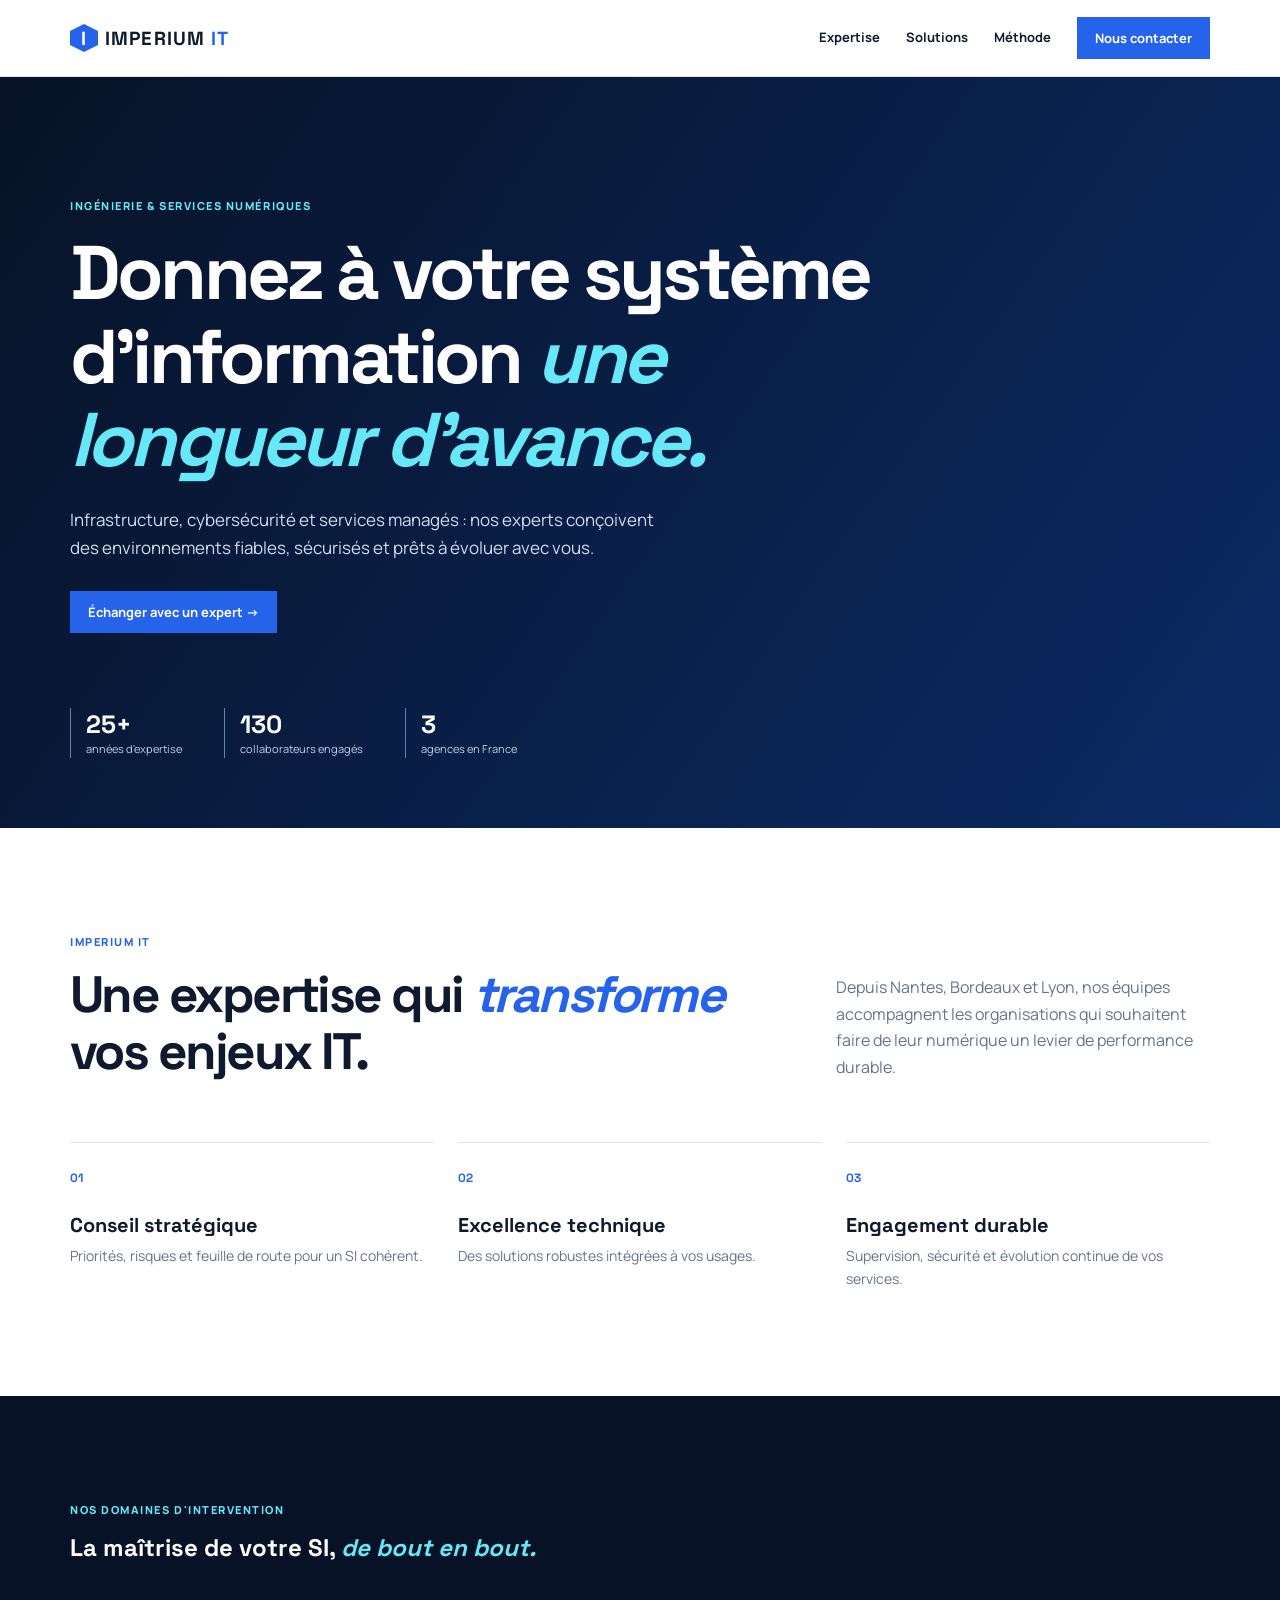
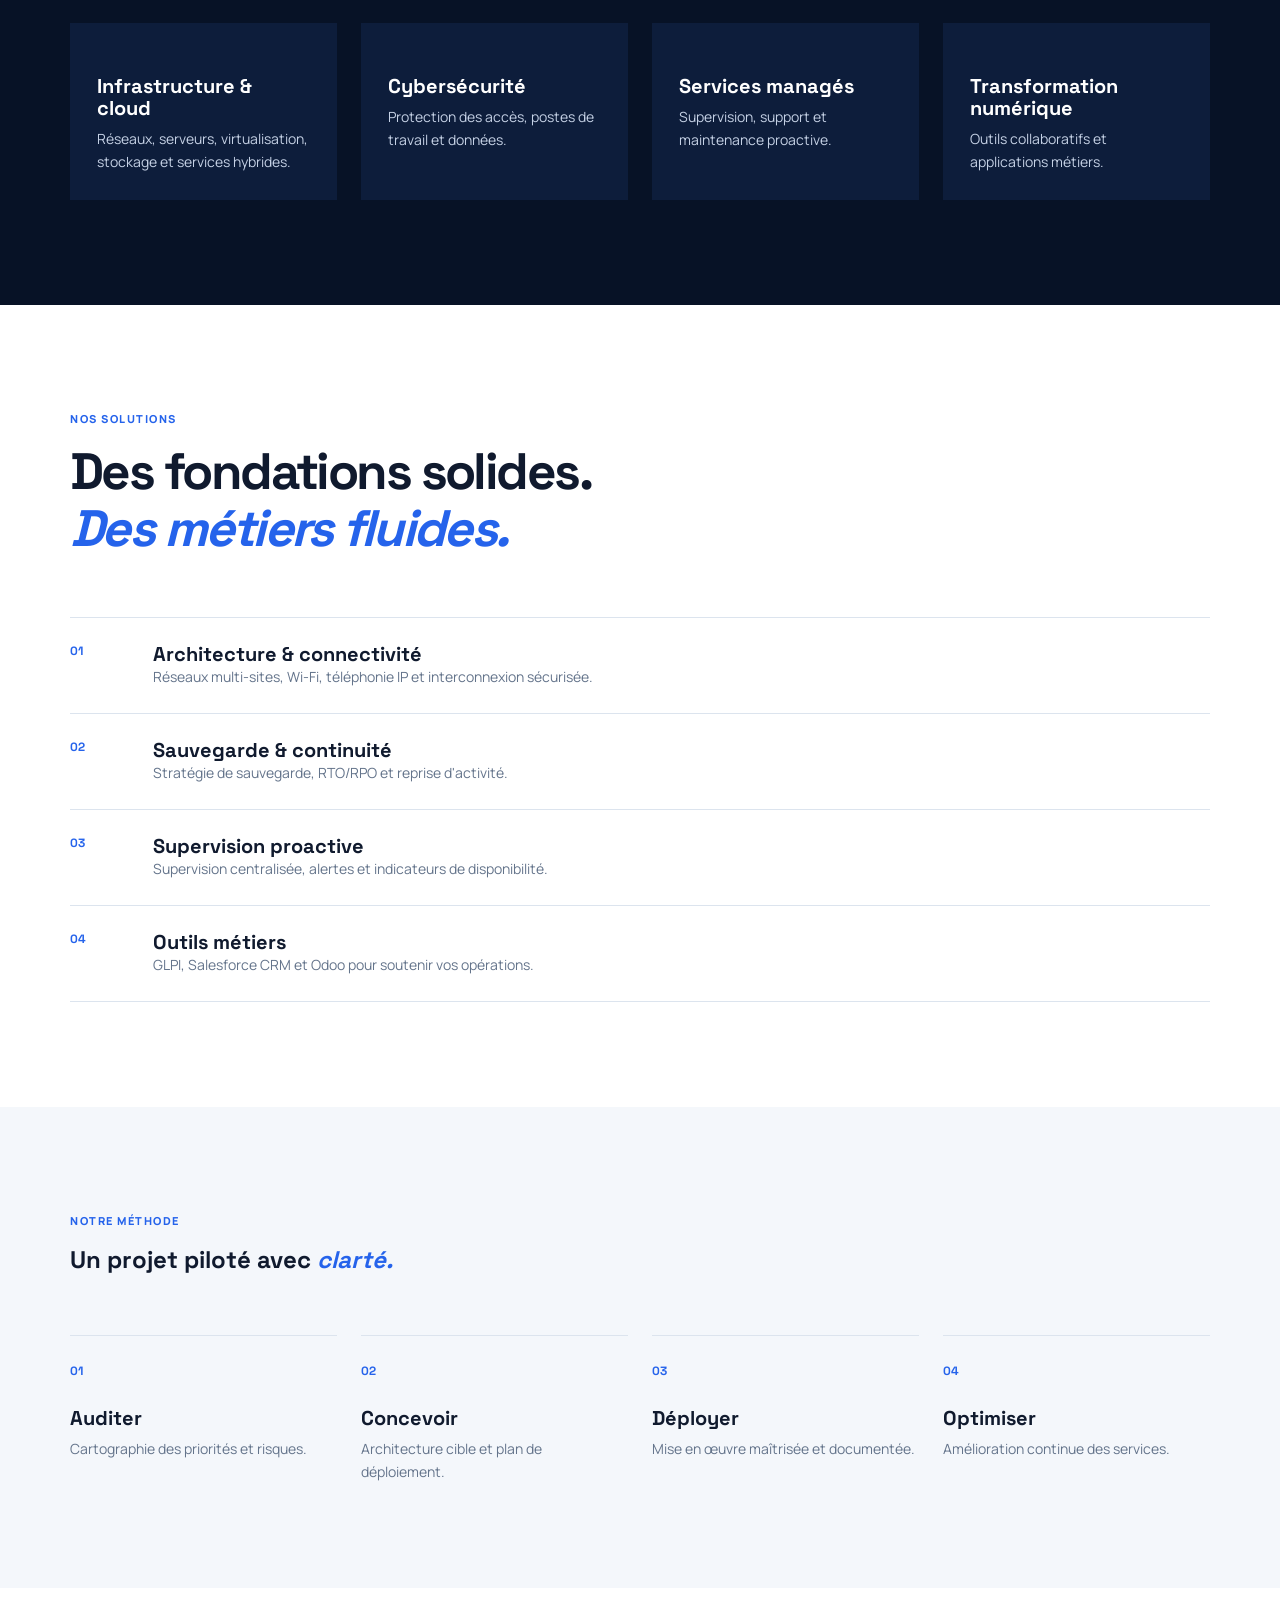
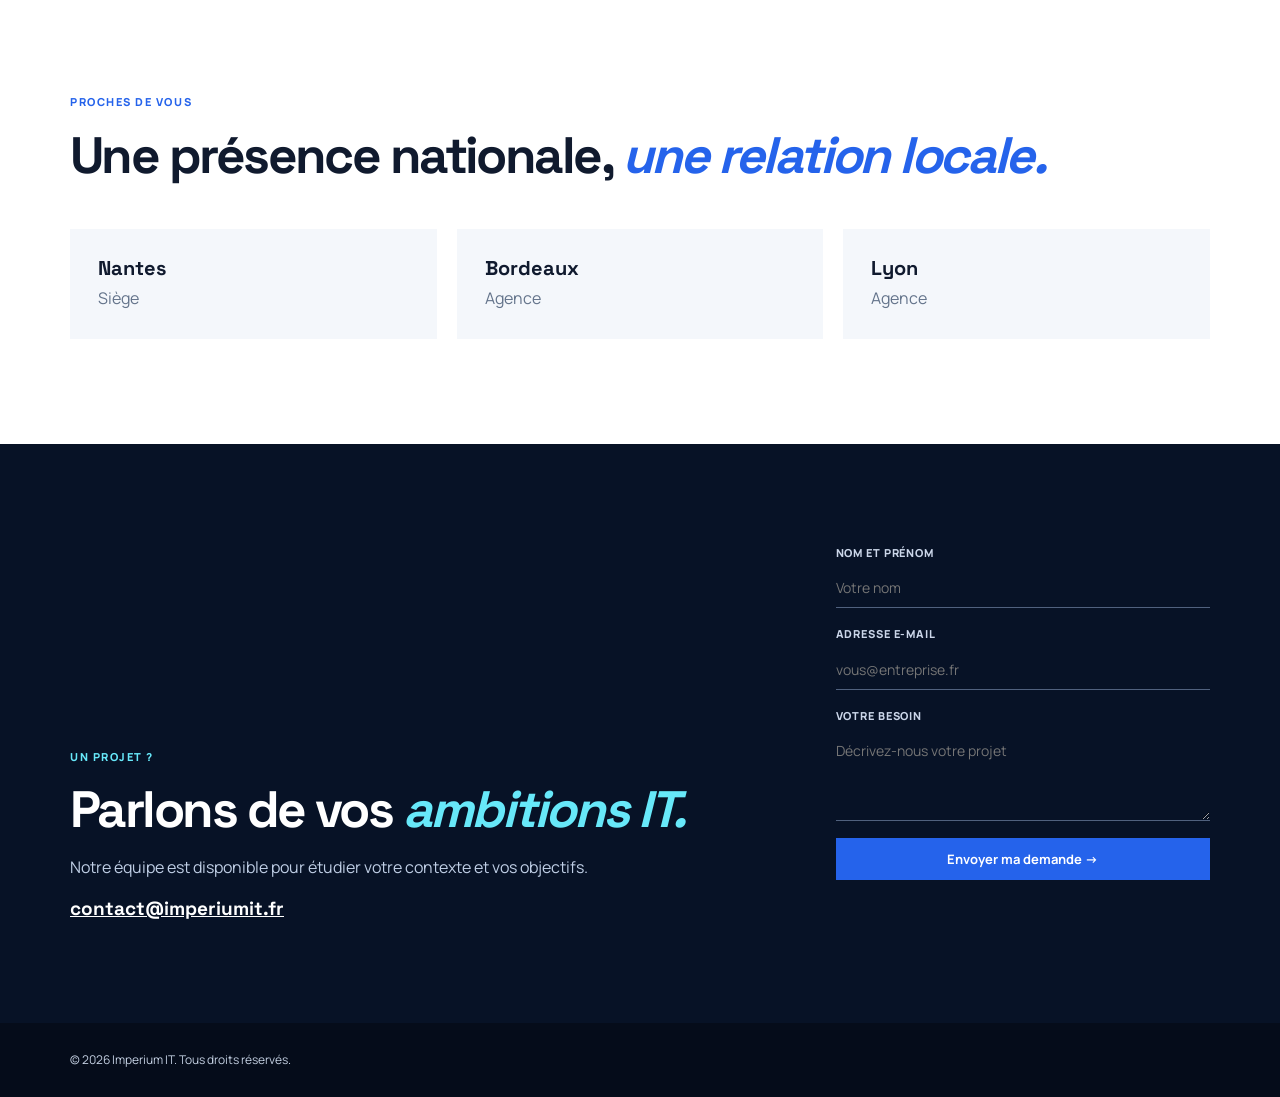
==== index.html @ d5b3175b "feat: ajout du site vitrine Imperium IT" ====
<!doctype html><html lang="fr"><head><meta charset="utf-8"><meta name="viewport" content="width=device-width,initial-scale=1"><meta name="description" content="Imperium IT — infrastructure, cybersécurité et services managés."><title>Imperium IT | Infrastructure & cybersécurité</title><link rel="preconnect" href="https://fonts.googleapis.com"><link rel="preconnect" href="https://fonts.gstatic.com" crossorigin><link href="https://fonts.googleapis.com/css2?family=Manrope:wght@400;500;600;700;800&family=Space+Grotesk:wght@500;600;700&display=swap" rel="stylesheet"><link rel="stylesheet" href="styles.css"></head><body><header class="header"><nav class="nav container"><a class="brand" href="#accueil"><span class="brand-mark">I</span>IMPERIUM <b>IT</b></a><button class="nav-toggle" aria-label="Menu" aria-expanded="false">☰</button><div class="nav-links"><a href="#expertise">Expertise</a><a href="#solutions">Solutions</a><a href="#methode">Méthode</a><a class="button" href="#contact">Nous contacter</a></div></nav></header><main id="accueil"><section class="hero"><div class="container"><p class="eyebrow">Ingénierie & services numériques</p><h1>Donnez à votre système d'information <em>une longueur d'avance.</em></h1><p>Infrastructure, cybersécurité et services managés : nos experts conçoivent des environnements fiables, sécurisés et prêts à évoluer avec vous.</p><a class="button" href="#contact">Échanger avec un expert →</a><div class="stats"><span><b>25+</b> années d'expertise</span><span><b>130</b> collaborateurs engagés</span><span><b>3</b> agences en France</span></div></div></section><section class="section container"><p class="eyebrow">Imperium IT</p><div class="split"><h2>Une expertise qui <em>transforme</em> vos enjeux IT.</h2><p>Depuis Nantes, Bordeaux et Lyon, nos équipes accompagnent les organisations qui souhaitent faire de leur numérique un levier de performance durable.</p></div><div class="cards"><article><b>01</b><h3>Conseil stratégique</h3><p>Priorités, risques et feuille de route pour un SI cohérent.</p></article><article><b>02</b><h3>Excellence technique</h3><p>Des solutions robustes intégrées à vos usages.</p></article><article><b>03</b><h3>Engagement durable</h3><p>Supervision, sécurité et évolution continue de vos services.</p></article></div></section><section id="expertise" class="section dark"><div class="container"><p class="eyebrow">Nos domaines d'intervention</p><h2>La maîtrise de votre SI, <em>de bout en bout.</em></h2><div class="cards four"><article><h3>Infrastructure & cloud</h3><p>Réseaux, serveurs, virtualisation, stockage et services hybrides.</p></article><article><h3>Cybersécurité</h3><p>Protection des accès, postes de travail et données.</p></article><article><h3>Services managés</h3><p>Supervision, support et maintenance proactive.</p></article><article><h3>Transformation numérique</h3><p>Outils collaboratifs et applications métiers.</p></article></div></div></section><section id="solutions" class="section container"><p class="eyebrow">Nos solutions</p><h2>Des fondations solides.<br><em>Des métiers fluides.</em></h2><div class="solutions"><article><b>01</b><div><h3>Architecture & connectivité</h3><p>Réseaux multi-sites, Wi-Fi, téléphonie IP et interconnexion sécurisée.</p></div></article><article><b>02</b><div><h3>Sauvegarde & continuité</h3><p>Stratégie de sauvegarde, RTO/RPO et reprise d'activité.</p></div></article><article><b>03</b><div><h3>Supervision proactive</h3><p>Supervision centralisée, alertes et indicateurs de disponibilité.</p></div></article><article><b>04</b><div><h3>Outils métiers</h3><p>GLPI, Salesforce CRM et Odoo pour soutenir vos opérations.</p></div></article></div></section><section id="methode" class="section pale"><div class="container"><p class="eyebrow">Notre méthode</p><h2>Un projet piloté avec <em>clarté.</em></h2><div class="cards four"><article><b>01</b><h3>Auditer</h3><p>Cartographie des priorités et risques.</p></article><article><b>02</b><h3>Concevoir</h3><p>Architecture cible et plan de déploiement.</p></article><article><b>03</b><h3>Déployer</h3><p>Mise en œuvre maîtrisée et documentée.</p></article><article><b>04</b><h3>Optimiser</h3><p>Amélioration continue des services.</p></article></div></div></section><section class="section container"><p class="eyebrow">Proches de vous</p><h2>Une présence nationale, <em>une relation locale.</em></h2><div class="agencies"><article><h3>Nantes</h3><p>Siège</p></article><article><h3>Bordeaux</h3><p>Agence</p></article><article><h3>Lyon</h3><p>Agence</p></article></div></section><section id="contact" class="contact"><div class="container split"><div><p class="eyebrow">Un projet ?</p><h2>Parlons de vos <em>ambitions IT.</em></h2><p>Notre équipe est disponible pour étudier votre contexte et vos objectifs.</p><a href="mailto:contact@imperiumit.fr">contact@imperiumit.fr</a></div><form><label>Nom et prénom<input name="name" required placeholder="Votre nom"></label><label>Adresse e-mail<input type="email" required placeholder="vous@entreprise.fr"></label><label>Votre besoin<textarea required placeholder="Décrivez-nous votre projet"></textarea></label><button class="button">Envoyer ma demande →</button><p class="form-note"></p></form></div></section></main><footer><div class="container">© <span id="year"></span> Imperium IT. Tous droits réservés.</div></footer><script src="script.js"></script></body></html>
---- styles.css ----
:root{--ink:#101a2e;--navy:#071226;--blue:#2563eb;--cyan:#67e8f9;--muted:#64748b;--line:#dce4ee;--pale:#f4f7fb;font-family:Manrope,Arial,sans-serif}*{box-sizing:border-box}html{scroll-behavior:smooth}body{margin:0;color:var(--ink);line-height:1.65}.container{width:min(1140px,calc(100% - 40px));margin:auto}.header{position:sticky;top:0;z-index:3;background:#fff;border-bottom:1px solid var(--line)}.nav{height:76px;display:flex;justify-content:space-between;align-items:center}.brand{font:700 19px 'Space Grotesk';letter-spacing:.06em;text-decoration:none;color:var(--ink)}.brand b,em,.eyebrow{color:var(--blue)}.brand-mark{display:inline-grid;place-items:center;width:28px;height:28px;background:var(--blue);color:#fff;margin-right:7px;clip-path:polygon(50% 0,100% 25%,100% 75%,50% 100%,0 75%,0 25%)}.nav-links{display:flex;align-items:center;gap:26px}.nav-links a{font-size:13px;font-weight:700;color:var(--ink);text-decoration:none}.button{display:inline-block;background:var(--blue);color:#fff!important;padding:12px 18px;text-decoration:none;border:0;font:700 13px Manrope;cursor:pointer}.nav-toggle{display:none}.hero{background:linear-gradient(125deg,#071226,#0b2b66);color:#fff;padding:120px 0 70px}.eyebrow{font-size:11px;font-weight:800;text-transform:uppercase;letter-spacing:.14em;margin:0 0 16px}.hero .eyebrow,.dark .eyebrow,.contact .eyebrow{color:var(--cyan)}h1,h2,h3{font-family:'Space Grotesk';line-height:1.1;margin:0}h1{font-size:clamp(42px,6vw,76px);max-width:850px;letter-spacing:-.05em}.hero p:not(.eyebrow){font-size:17px;max-width:600px;color:#d0dcf1;margin:24px 0 29px}.hero em,.dark em,.contact em{color:var(--cyan)}.stats{display:flex;gap:42px;margin-top:75px}.stats span{display:flex;flex-direction:column;border-left:1px solid #6680ae;padding-left:15px;font-size:11px;color:#bfd0eb}.stats b{font:700 25px 'Space Grotesk';color:#fff}.section{padding:105px 0}.split{display:grid;grid-template-columns:1.3fr .7fr;gap:70px;align-items:end}.split h2,.section>h2,.contact h2{font-size:clamp(34px,4vw,57px);letter-spacing:-.05em}.split>p{color:var(--muted);margin:0}.cards{display:grid;grid-template-columns:repeat(3,1fr);gap:24px;margin-top:62px}.cards article{border-top:1px solid var(--line);padding-top:20px}.cards b,.solutions b{font:700 12px 'Space Grotesk';color:var(--blue)}h3{font-size:20px;margin:25px 0 8px}.cards p,.solutions p{font-size:14px;color:var(--muted);margin:0}.dark{background:var(--navy);color:#fff}.dark .cards article{background:#0d1d3b;padding:27px;border:0}.dark .cards p{color:#c5d1e5}.four{grid-template-columns:repeat(4,1fr)}.solutions{border-top:1px solid var(--line);margin-top:60px}.solutions article{display:grid;grid-template-columns:65px 1fr;gap:18px;border-bottom:1px solid var(--line);padding:25px 0}.solutions h3{margin:0;font-size:20px}.pale{background:var(--pale)}.agencies{display:grid;grid-template-columns:repeat(3,1fr);gap:20px;margin-top:45px}.agencies article{background:var(--pale);padding:28px}.agencies h3{margin:0}.agencies p{margin:6px 0 0;color:var(--muted)}.contact{background:var(--navy);color:#fff;padding:100px 0}.contact .split>div>p:not(.eyebrow){color:#bfcee5}.contact a{font:700 19px 'Space Grotesk';color:#fff}.contact form{display:grid;gap:17px}.contact label{font-size:11px;font-weight:800;letter-spacing:.08em;text-transform:uppercase;color:#cbd6e9}.contact input,.contact textarea{width:100%;display:block;background:transparent;border:0;border-bottom:1px solid #50617e;color:#fff;padding:10px 0;margin-top:6px;font:14px Manrope;outline:0}.contact textarea{resize:vertical;min-height:90px}.form-note{color:var(--cyan);font-size:13px}footer{background:#050c1a;color:#c4d0e2;font-size:12px;padding:27px 0}@media(max-width:760px){.nav-toggle{display:block;border:0;background:none;font-size:24px}.nav-links{display:none;position:absolute;top:76px;left:0;right:0;background:#fff;padding:24px;flex-direction:column;align-items:flex-start}.nav-links.open{display:flex}.split,.cards,.four,.agencies{grid-template-columns:1fr;gap:26px}.section,.contact{padding:75px 0}.stats{gap:18px;flex-wrap:wrap;margin-top:55px}.hero{padding-top:88px}.cards{margin-top:45px}}
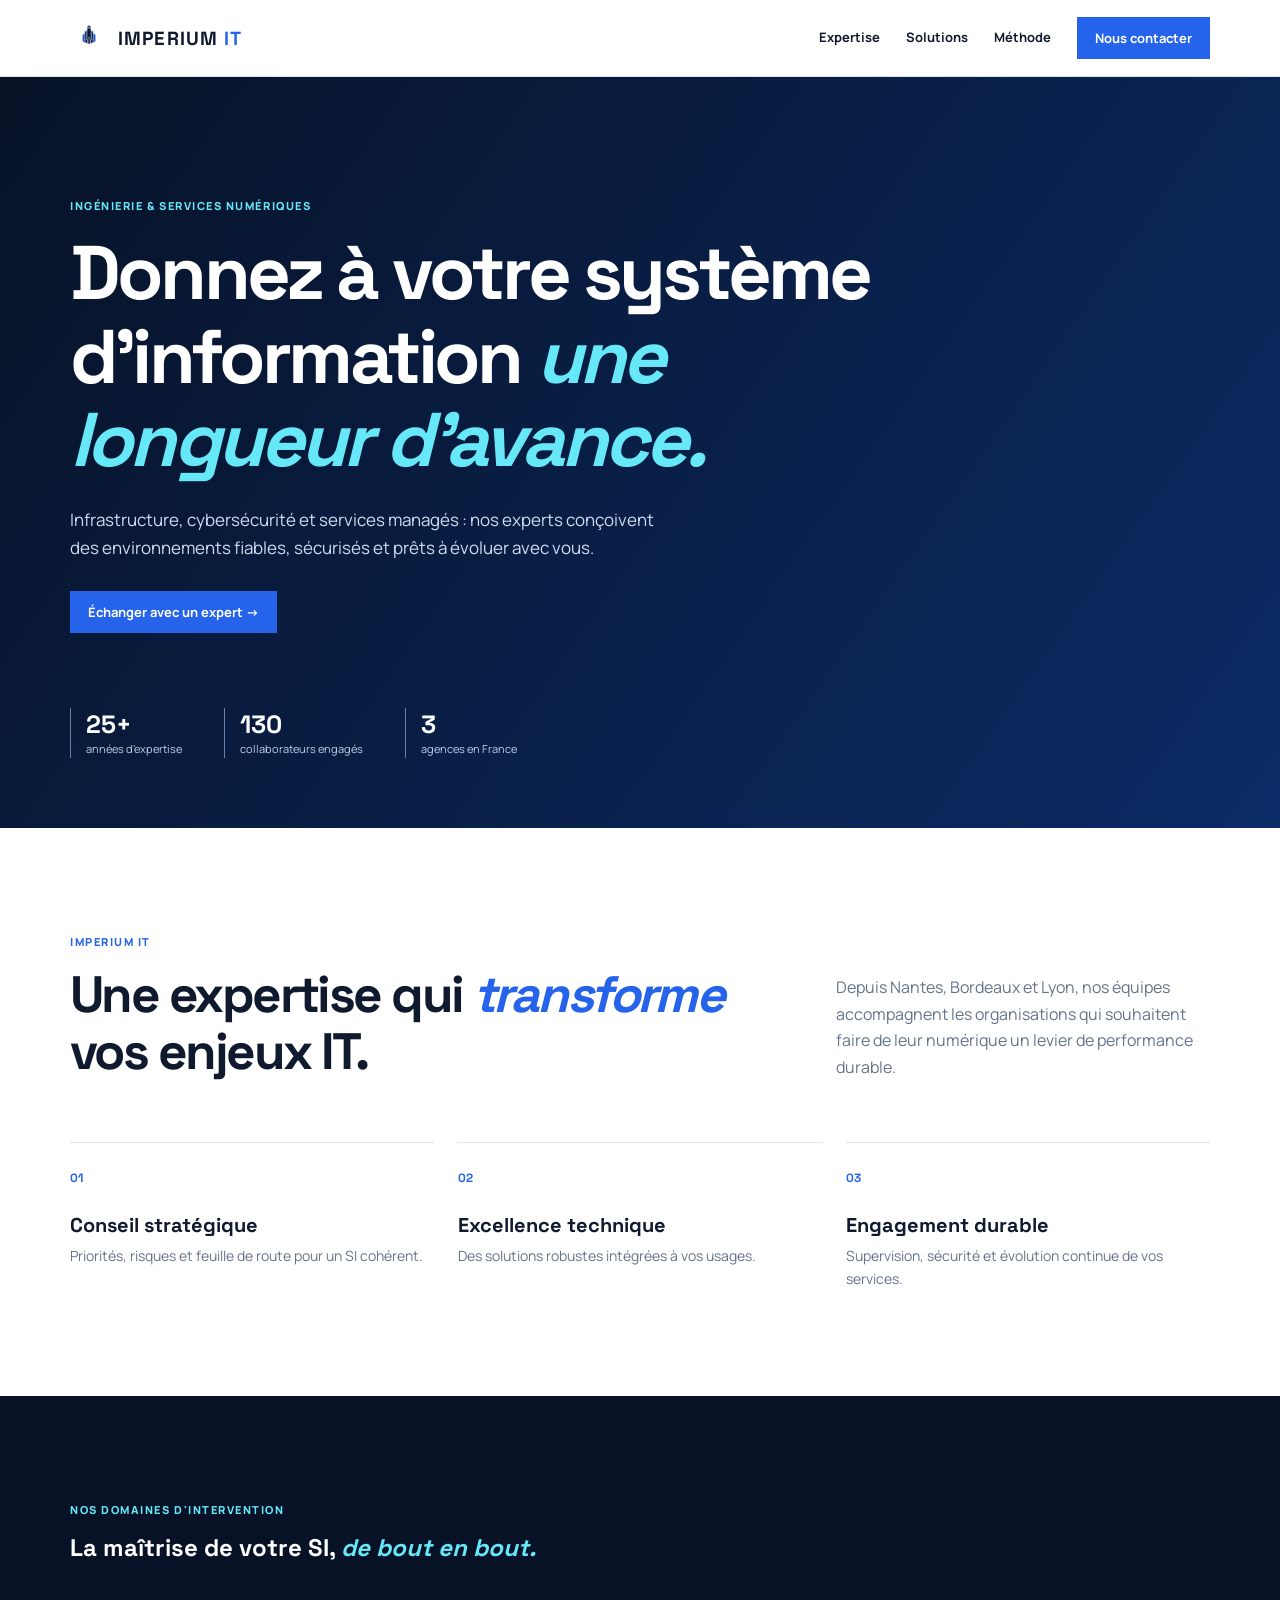
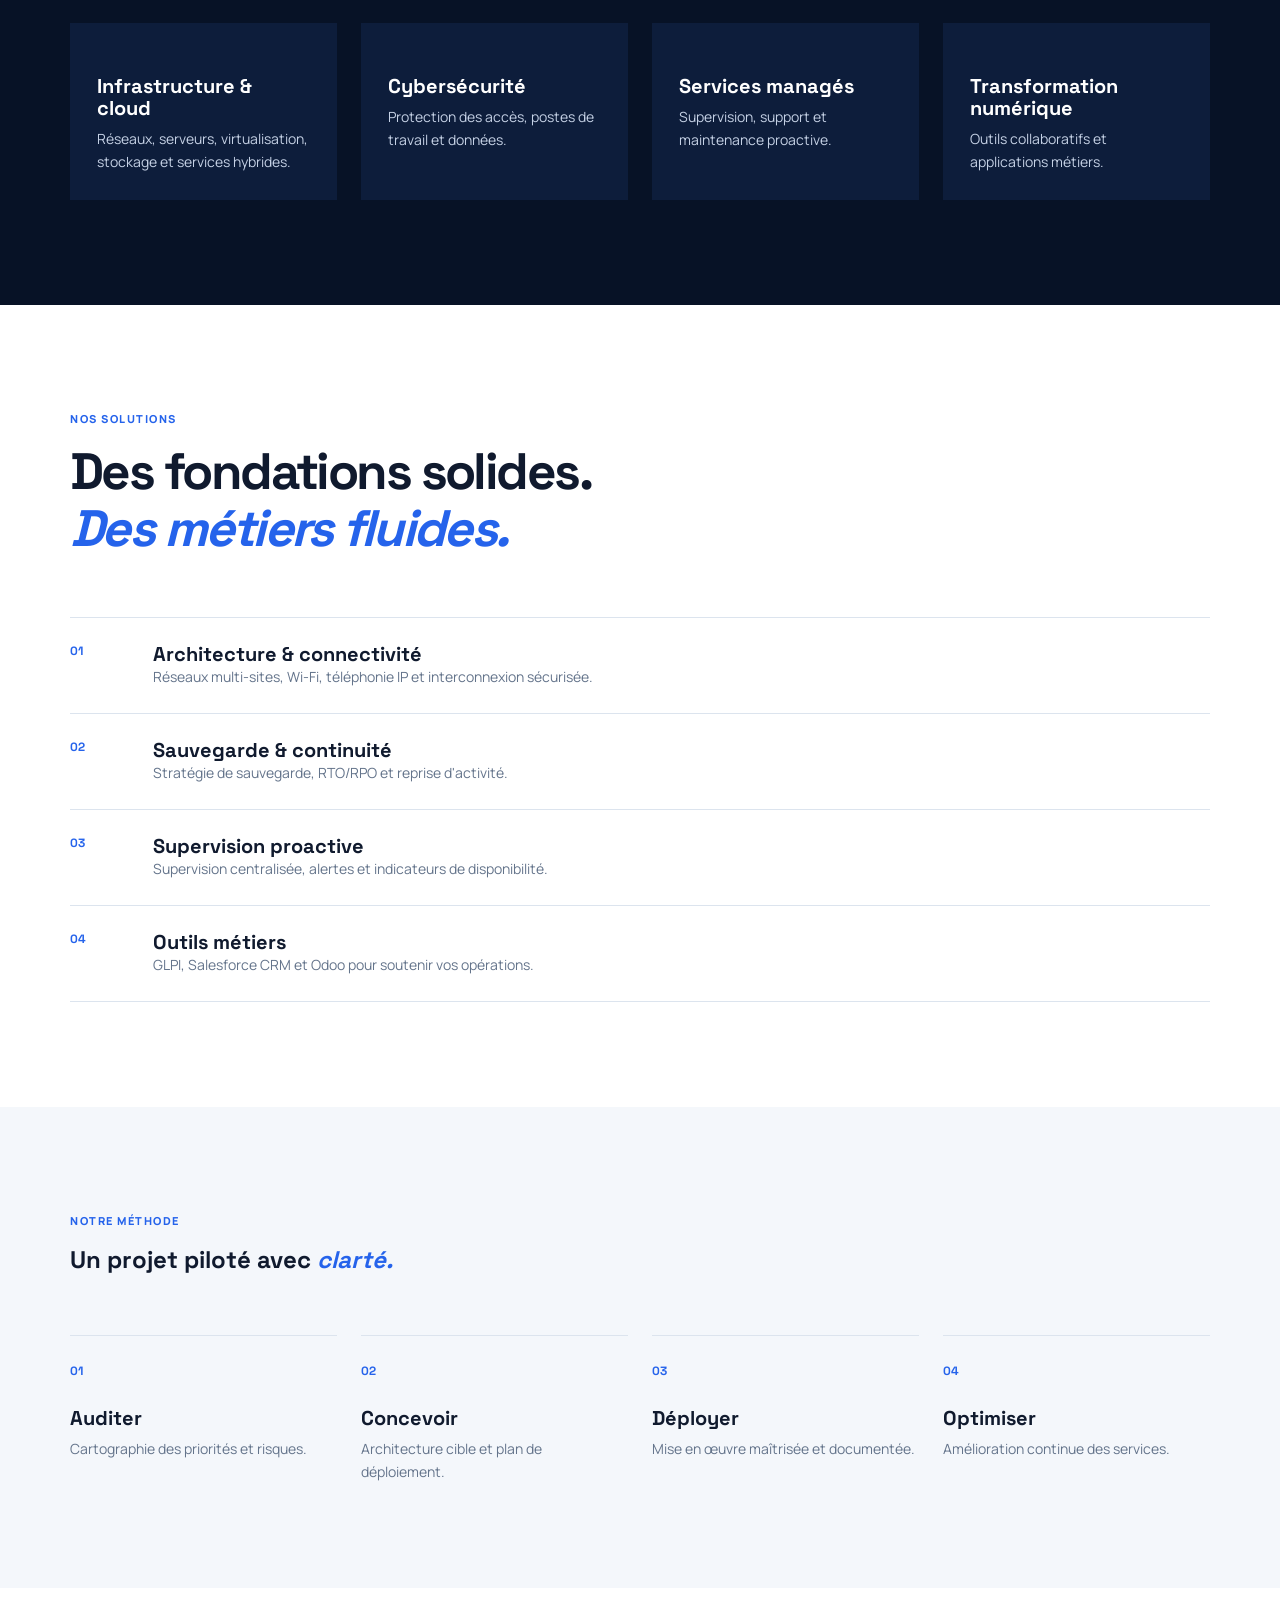
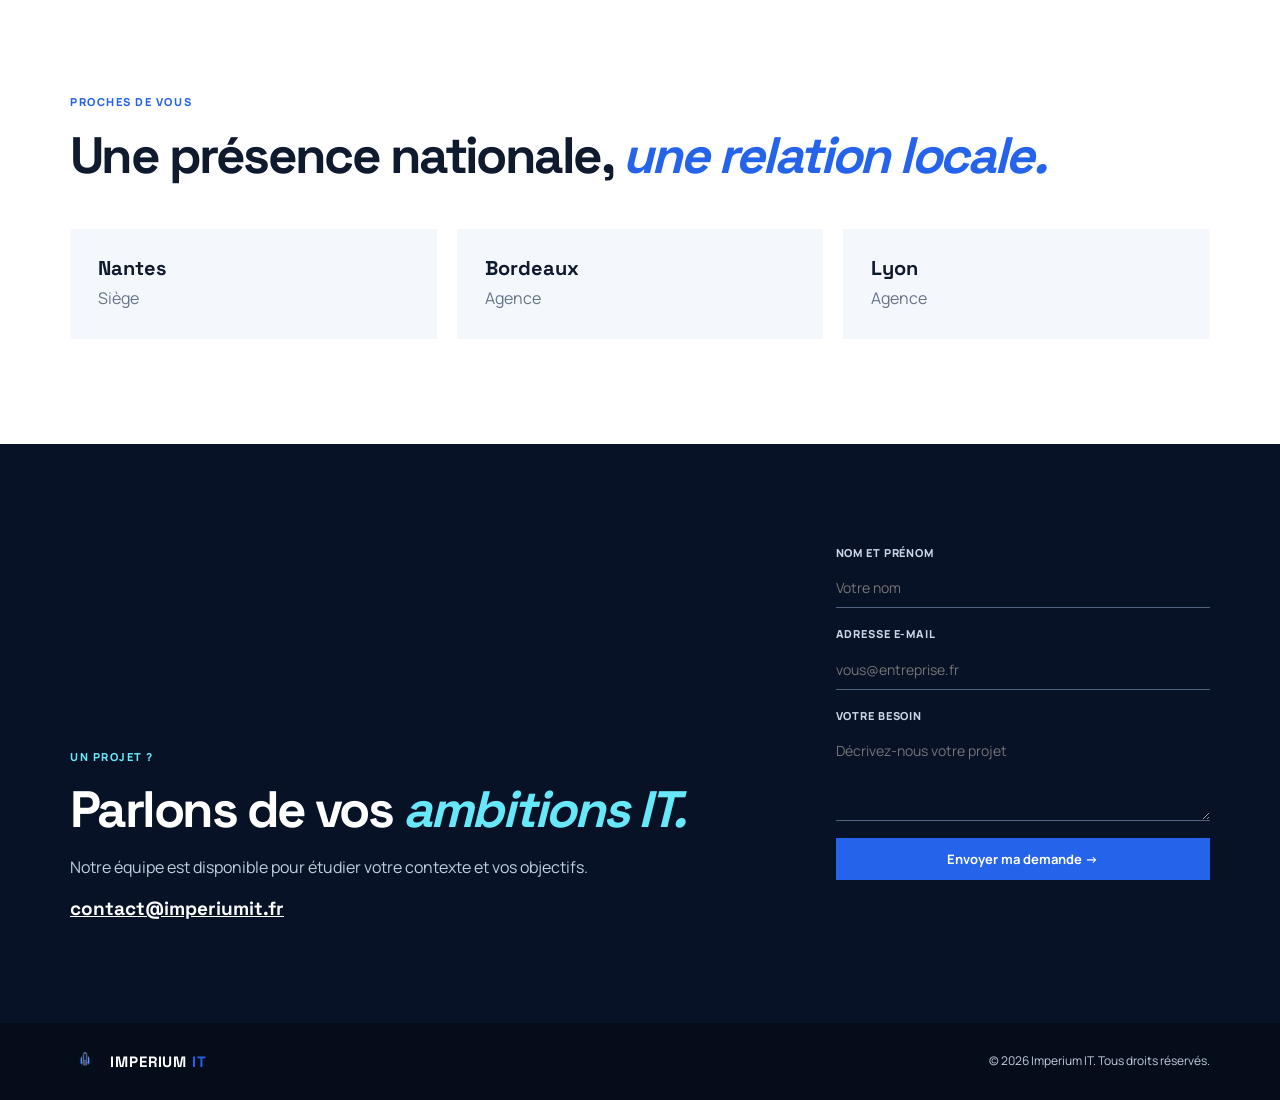
==== commit 56357c58: "feat: affichage du logo Imperium IT" ====
--- a/index.html
+++ b/index.html
@@ -1 +1 @@
-<!doctype html><html lang="fr"><head><meta charset="utf-8"><meta name="viewport" content="width=device-width,initial-scale=1"><meta name="description" content="Imperium IT — infrastructure, cybersécurité et services managés."><title>Imperium IT | Infrastructure & cybersécurité</title><link rel="preconnect" href="https://fonts.googleapis.com"><link rel="preconnect" href="https://fonts.gstatic.com" crossorigin><link href="https://fonts.googleapis.com/css2?family=Manrope:wght@400;500;600;700;800&family=Space+Grotesk:wght@500;600;700&display=swap" rel="stylesheet"><link rel="stylesheet" href="styles.css"></head><body><header class="header"><nav class="nav container"><a class="brand" href="#accueil"><span class="brand-mark">I</span>IMPERIUM <b>IT</b></a><button class="nav-toggle" aria-label="Menu" aria-expanded="false">☰</button><div class="nav-links"><a href="#expertise">Expertise</a><a href="#solutions">Solutions</a><a href="#methode">Méthode</a><a class="button" href="#contact">Nous contacter</a></div></nav></header><main id="accueil"><section class="hero"><div class="container"><p class="eyebrow">Ingénierie & services numériques</p><h1>Donnez à votre système d'information <em>une longueur d'avance.</em></h1><p>Infrastructure, cybersécurité et services managés : nos experts conçoivent des environnements fiables, sécurisés et prêts à évoluer avec vous.</p><a class="button" href="#contact">Échanger avec un expert →</a><div class="stats"><span><b>25+</b> années d'expertise</span><span><b>130</b> collaborateurs engagés</span><span><b>3</b> agences en France</span></div></div></section><section class="section container"><p class="eyebrow">Imperium IT</p><div class="split"><h2>Une expertise qui <em>transforme</em> vos enjeux IT.</h2><p>Depuis Nantes, Bordeaux et Lyon, nos équipes accompagnent les organisations qui souhaitent faire de leur numérique un levier de performance durable.</p></div><div class="cards"><article><b>01</b><h3>Conseil stratégique</h3><p>Priorités, risques et feuille de route pour un SI cohérent.</p></article><article><b>02</b><h3>Excellence technique</h3><p>Des solutions robustes intégrées à vos usages.</p></article><article><b>03</b><h3>Engagement durable</h3><p>Supervision, sécurité et évolution continue de vos services.</p></article></div></section><section id="expertise" class="section dark"><div class="container"><p class="eyebrow">Nos domaines d'intervention</p><h2>La maîtrise de votre SI, <em>de bout en bout.</em></h2><div class="cards four"><article><h3>Infrastructure & cloud</h3><p>Réseaux, serveurs, virtualisation, stockage et services hybrides.</p></article><article><h3>Cybersécurité</h3><p>Protection des accès, postes de travail et données.</p></article><article><h3>Services managés</h3><p>Supervision, support et maintenance proactive.</p></article><article><h3>Transformation numérique</h3><p>Outils collaboratifs et applications métiers.</p></article></div></div></section><section id="solutions" class="section container"><p class="eyebrow">Nos solutions</p><h2>Des fondations solides.<br><em>Des métiers fluides.</em></h2><div class="solutions"><article><b>01</b><div><h3>Architecture & connectivité</h3><p>Réseaux multi-sites, Wi-Fi, téléphonie IP et interconnexion sécurisée.</p></div></article><article><b>02</b><div><h3>Sauvegarde & continuité</h3><p>Stratégie de sauvegarde, RTO/RPO et reprise d'activité.</p></div></article><article><b>03</b><div><h3>Supervision proactive</h3><p>Supervision centralisée, alertes et indicateurs de disponibilité.</p></div></article><article><b>04</b><div><h3>Outils métiers</h3><p>GLPI, Salesforce CRM et Odoo pour soutenir vos opérations.</p></div></article></div></section><section id="methode" class="section pale"><div class="container"><p class="eyebrow">Notre méthode</p><h2>Un projet piloté avec <em>clarté.</em></h2><div class="cards four"><article><b>01</b><h3>Auditer</h3><p>Cartographie des priorités et risques.</p></article><article><b>02</b><h3>Concevoir</h3><p>Architecture cible et plan de déploiement.</p></article><article><b>03</b><h3>Déployer</h3><p>Mise en œuvre maîtrisée et documentée.</p></article><article><b>04</b><h3>Optimiser</h3><p>Amélioration continue des services.</p></article></div></div></section><section class="section container"><p class="eyebrow">Proches de vous</p><h2>Une présence nationale, <em>une relation locale.</em></h2><div class="agencies"><article><h3>Nantes</h3><p>Siège</p></article><article><h3>Bordeaux</h3><p>Agence</p></article><article><h3>Lyon</h3><p>Agence</p></article></div></section><section id="contact" class="contact"><div class="container split"><div><p class="eyebrow">Un projet ?</p><h2>Parlons de vos <em>ambitions IT.</em></h2><p>Notre équipe est disponible pour étudier votre contexte et vos objectifs.</p><a href="mailto:contact@imperiumit.fr">contact@imperiumit.fr</a></div><form><label>Nom et prénom<input name="name" required placeholder="Votre nom"></label><label>Adresse e-mail<input type="email" required placeholder="vous@entreprise.fr"></label><label>Votre besoin<textarea required placeholder="Décrivez-nous votre projet"></textarea></label><button class="button">Envoyer ma demande →</button><p class="form-note"></p></form></div></section></main><footer><div class="container">© <span id="year"></span> Imperium IT. Tous droits réservés.</div></footer><script src="script.js"></script></body></html>+<!doctype html><html lang="fr"><head><meta charset="utf-8"><meta name="viewport" content="width=device-width,initial-scale=1"><meta name="description" content="Imperium IT — infrastructure, cybersécurité et services managés."><title>Imperium IT | Infrastructure & cybersécurité</title><link rel="preconnect" href="https://fonts.googleapis.com"><link rel="preconnect" href="https://fonts.gstatic.com" crossorigin><link href="https://fonts.googleapis.com/css2?family=Manrope:wght@400;500;600;700;800&family=Space+Grotesk:wght@500;600;700&display=swap" rel="stylesheet"><link rel="stylesheet" href="styles.css"></head><body><header class="header"><nav class="nav container"><a class="brand" href="#accueil" aria-label="Imperium IT - Accueil"><img class="brand-logo" src="Icon_ESN-Imperium.png" alt="Logo Imperium IT"><span>IMPERIUM <b>IT</b></span></a><button class="nav-toggle" aria-label="Menu" aria-expanded="false">☰</button><div class="nav-links"><a href="#expertise">Expertise</a><a href="#solutions">Solutions</a><a href="#methode">Méthode</a><a class="button" href="#contact">Nous contacter</a></div></nav></header><main id="accueil"><section class="hero"><div class="container"><p class="eyebrow">Ingénierie & services numériques</p><h1>Donnez à votre système d'information <em>une longueur d'avance.</em></h1><p>Infrastructure, cybersécurité et services managés : nos experts conçoivent des environnements fiables, sécurisés et prêts à évoluer avec vous.</p><a class="button" href="#contact">Échanger avec un expert →</a><div class="stats"><span><b>25+</b> années d'expertise</span><span><b>130</b> collaborateurs engagés</span><span><b>3</b> agences en France</span></div></div></section><section class="section container"><p class="eyebrow">Imperium IT</p><div class="split"><h2>Une expertise qui <em>transforme</em> vos enjeux IT.</h2><p>Depuis Nantes, Bordeaux et Lyon, nos équipes accompagnent les organisations qui souhaitent faire de leur numérique un levier de performance durable.</p></div><div class="cards"><article><b>01</b><h3>Conseil stratégique</h3><p>Priorités, risques et feuille de route pour un SI cohérent.</p></article><article><b>02</b><h3>Excellence technique</h3><p>Des solutions robustes intégrées à vos usages.</p></article><article><b>03</b><h3>Engagement durable</h3><p>Supervision, sécurité et évolution continue de vos services.</p></article></div></section><section id="expertise" class="section dark"><div class="container"><p class="eyebrow">Nos domaines d'intervention</p><h2>La maîtrise de votre SI, <em>de bout en bout.</em></h2><div class="cards four"><article><h3>Infrastructure & cloud</h3><p>Réseaux, serveurs, virtualisation, stockage et services hybrides.</p></article><article><h3>Cybersécurité</h3><p>Protection des accès, postes de travail et données.</p></article><article><h3>Services managés</h3><p>Supervision, support et maintenance proactive.</p></article><article><h3>Transformation numérique</h3><p>Outils collaboratifs et applications métiers.</p></article></div></div></section><section id="solutions" class="section container"><p class="eyebrow">Nos solutions</p><h2>Des fondations solides.<br><em>Des métiers fluides.</em></h2><div class="solutions"><article><b>01</b><div><h3>Architecture & connectivité</h3><p>Réseaux multi-sites, Wi-Fi, téléphonie IP et interconnexion sécurisée.</p></div></article><article><b>02</b><div><h3>Sauvegarde & continuité</h3><p>Stratégie de sauvegarde, RTO/RPO et reprise d'activité.</p></div></article><article><b>03</b><div><h3>Supervision proactive</h3><p>Supervision centralisée, alertes et indicateurs de disponibilité.</p></div></article><article><b>04</b><div><h3>Outils métiers</h3><p>GLPI, Salesforce CRM et Odoo pour soutenir vos opérations.</p></div></article></div></section><section id="methode" class="section pale"><div class="container"><p class="eyebrow">Notre méthode</p><h2>Un projet piloté avec <em>clarté.</em></h2><div class="cards four"><article><b>01</b><h3>Auditer</h3><p>Cartographie des priorités et risques.</p></article><article><b>02</b><h3>Concevoir</h3><p>Architecture cible et plan de déploiement.</p></article><article><b>03</b><h3>Déployer</h3><p>Mise en œuvre maîtrisée et documentée.</p></article><article><b>04</b><h3>Optimiser</h3><p>Amélioration continue des services.</p></article></div></div></section><section class="section container"><p class="eyebrow">Proches de vous</p><h2>Une présence nationale, <em>une relation locale.</em></h2><div class="agencies"><article><h3>Nantes</h3><p>Siège</p></article><article><h3>Bordeaux</h3><p>Agence</p></article><article><h3>Lyon</h3><p>Agence</p></article></div></section><section id="contact" class="contact"><div class="container split"><div><p class="eyebrow">Un projet ?</p><h2>Parlons de vos <em>ambitions IT.</em></h2><p>Notre équipe est disponible pour étudier votre contexte et vos objectifs.</p><a href="mailto:contact@imperiumit.fr">contact@imperiumit.fr</a></div><form><label>Nom et prénom<input name="name" required placeholder="Votre nom"></label><label>Adresse e-mail<input type="email" required placeholder="vous@entreprise.fr"></label><label>Votre besoin<textarea required placeholder="Décrivez-nous votre projet"></textarea></label><button class="button">Envoyer ma demande →</button><p class="form-note"></p></form></div></section></main><footer><div class="container footer-content"><a class="brand footer-brand" href="#accueil" aria-label="Imperium IT - Accueil"><img class="brand-logo" src="Icon_ESN-Imperium.png" alt="Logo Imperium IT"><span>IMPERIUM <b>IT</b></span></a><span>© <span id="year"></span> Imperium IT. Tous droits réservés.</span></div></footer><script src="script.js"></script></body></html>
--- a/styles.css
+++ b/styles.css
@@ -1 +1 @@
-:root{--ink:#101a2e;--navy:#071226;--blue:#2563eb;--cyan:#67e8f9;--muted:#64748b;--line:#dce4ee;--pale:#f4f7fb;font-family:Manrope,Arial,sans-serif}*{box-sizing:border-box}html{scroll-behavior:smooth}body{margin:0;color:var(--ink);line-height:1.65}.container{width:min(1140px,calc(100% - 40px));margin:auto}.header{position:sticky;top:0;z-index:3;background:#fff;border-bottom:1px solid var(--line)}.nav{height:76px;display:flex;justify-content:space-between;align-items:center}.brand{font:700 19px 'Space Grotesk';letter-spacing:.06em;text-decoration:none;color:var(--ink)}.brand b,em,.eyebrow{color:var(--blue)}.brand-mark{display:inline-grid;place-items:center;width:28px;height:28px;background:var(--blue);color:#fff;margin-right:7px;clip-path:polygon(50% 0,100% 25%,100% 75%,50% 100%,0 75%,0 25%)}.nav-links{display:flex;align-items:center;gap:26px}.nav-links a{font-size:13px;font-weight:700;color:var(--ink);text-decoration:none}.button{display:inline-block;background:var(--blue);color:#fff!important;padding:12px 18px;text-decoration:none;border:0;font:700 13px Manrope;cursor:pointer}.nav-toggle{display:none}.hero{background:linear-gradient(125deg,#071226,#0b2b66);color:#fff;padding:120px 0 70px}.eyebrow{font-size:11px;font-weight:800;text-transform:uppercase;letter-spacing:.14em;margin:0 0 16px}.hero .eyebrow,.dark .eyebrow,.contact .eyebrow{color:var(--cyan)}h1,h2,h3{font-family:'Space Grotesk';line-height:1.1;margin:0}h1{font-size:clamp(42px,6vw,76px);max-width:850px;letter-spacing:-.05em}.hero p:not(.eyebrow){font-size:17px;max-width:600px;color:#d0dcf1;margin:24px 0 29px}.hero em,.dark em,.contact em{color:var(--cyan)}.stats{display:flex;gap:42px;margin-top:75px}.stats span{display:flex;flex-direction:column;border-left:1px solid #6680ae;padding-left:15px;font-size:11px;color:#bfd0eb}.stats b{font:700 25px 'Space Grotesk';color:#fff}.section{padding:105px 0}.split{display:grid;grid-template-columns:1.3fr .7fr;gap:70px;align-items:end}.split h2,.section>h2,.contact h2{font-size:clamp(34px,4vw,57px);letter-spacing:-.05em}.split>p{color:var(--muted);margin:0}.cards{display:grid;grid-template-columns:repeat(3,1fr);gap:24px;margin-top:62px}.cards article{border-top:1px solid var(--line);padding-top:20px}.cards b,.solutions b{font:700 12px 'Space Grotesk';color:var(--blue)}h3{font-size:20px;margin:25px 0 8px}.cards p,.solutions p{font-size:14px;color:var(--muted);margin:0}.dark{background:var(--navy);color:#fff}.dark .cards article{background:#0d1d3b;padding:27px;border:0}.dark .cards p{color:#c5d1e5}.four{grid-template-columns:repeat(4,1fr)}.solutions{border-top:1px solid var(--line);margin-top:60px}.solutions article{display:grid;grid-template-columns:65px 1fr;gap:18px;border-bottom:1px solid var(--line);padding:25px 0}.solutions h3{margin:0;font-size:20px}.pale{background:var(--pale)}.agencies{display:grid;grid-template-columns:repeat(3,1fr);gap:20px;margin-top:45px}.agencies article{background:var(--pale);padding:28px}.agencies h3{margin:0}.agencies p{margin:6px 0 0;color:var(--muted)}.contact{background:var(--navy);color:#fff;padding:100px 0}.contact .split>div>p:not(.eyebrow){color:#bfcee5}.contact a{font:700 19px 'Space Grotesk';color:#fff}.contact form{display:grid;gap:17px}.contact label{font-size:11px;font-weight:800;letter-spacing:.08em;text-transform:uppercase;color:#cbd6e9}.contact input,.contact textarea{width:100%;display:block;background:transparent;border:0;border-bottom:1px solid #50617e;color:#fff;padding:10px 0;margin-top:6px;font:14px Manrope;outline:0}.contact textarea{resize:vertical;min-height:90px}.form-note{color:var(--cyan);font-size:13px}footer{background:#050c1a;color:#c4d0e2;font-size:12px;padding:27px 0}@media(max-width:760px){.nav-toggle{display:block;border:0;background:none;font-size:24px}.nav-links{display:none;position:absolute;top:76px;left:0;right:0;background:#fff;padding:24px;flex-direction:column;align-items:flex-start}.nav-links.open{display:flex}.split,.cards,.four,.agencies{grid-template-columns:1fr;gap:26px}.section,.contact{padding:75px 0}.stats{gap:18px;flex-wrap:wrap;margin-top:55px}.hero{padding-top:88px}.cards{margin-top:45px}}+:root{--ink:#101a2e;--navy:#071226;--blue:#2563eb;--cyan:#67e8f9;--muted:#64748b;--line:#dce4ee;--pale:#f4f7fb;font-family:Manrope,Arial,sans-serif}*{box-sizing:border-box}html{scroll-behavior:smooth}body{margin:0;color:var(--ink);line-height:1.65}.container{width:min(1140px,calc(100% - 40px));margin:auto}.header{position:sticky;top:0;z-index:3;background:#fff;border-bottom:1px solid var(--line)}.nav{height:76px;display:flex;justify-content:space-between;align-items:center}.brand{font:700 19px 'Space Grotesk';letter-spacing:.06em;text-decoration:none;color:var(--ink);display:flex;align-items:center;gap:10px}.brand b,em,.eyebrow{color:var(--blue)}.brand-logo{display:block;width:38px;height:46px;object-fit:contain;object-position:center}.nav-links{display:flex;align-items:center;gap:26px}.nav-links a{font-size:13px;font-weight:700;color:var(--ink);text-decoration:none}.button{display:inline-block;background:var(--blue);color:#fff!important;padding:12px 18px;text-decoration:none;border:0;font:700 13px Manrope;cursor:pointer}.nav-toggle{display:none}.hero{background:linear-gradient(125deg,#071226,#0b2b66);color:#fff;padding:120px 0 70px}.eyebrow{font-size:11px;font-weight:800;text-transform:uppercase;letter-spacing:.14em;margin:0 0 16px}.hero .eyebrow,.dark .eyebrow,.contact .eyebrow{color:var(--cyan)}h1,h2,h3{font-family:'Space Grotesk';line-height:1.1;margin:0}h1{font-size:clamp(42px,6vw,76px);max-width:850px;letter-spacing:-.05em}.hero p:not(.eyebrow){font-size:17px;max-width:600px;color:#d0dcf1;margin:24px 0 29px}.hero em,.dark em,.contact em{color:var(--cyan)}.stats{display:flex;gap:42px;margin-top:75px}.stats span{display:flex;flex-direction:column;border-left:1px solid #6680ae;padding-left:15px;font-size:11px;color:#bfd0eb}.stats b{font:700 25px 'Space Grotesk';color:#fff}.section{padding:105px 0}.split{display:grid;grid-template-columns:1.3fr .7fr;gap:70px;align-items:end}.split h2,.section>h2,.contact h2{font-size:clamp(34px,4vw,57px);letter-spacing:-.05em}.split>p{color:var(--muted);margin:0}.cards{display:grid;grid-template-columns:repeat(3,1fr);gap:24px;margin-top:62px}.cards article{border-top:1px solid var(--line);padding-top:20px}.cards b,.solutions b{font:700 12px 'Space Grotesk';color:var(--blue)}h3{font-size:20px;margin:25px 0 8px}.cards p,.solutions p{font-size:14px;color:var(--muted);margin:0}.dark{background:var(--navy);color:#fff}.dark .cards article{background:#0d1d3b;padding:27px;border:0}.dark .cards p{color:#c5d1e5}.four{grid-template-columns:repeat(4,1fr)}.solutions{border-top:1px solid var(--line);margin-top:60px}.solutions article{display:grid;grid-template-columns:65px 1fr;gap:18px;border-bottom:1px solid var(--line);padding:25px 0}.solutions h3{margin:0;font-size:20px}.pale{background:var(--pale)}.agencies{display:grid;grid-template-columns:repeat(3,1fr);gap:20px;margin-top:45px}.agencies article{background:var(--pale);padding:28px}.agencies h3{margin:0}.agencies p{margin:6px 0 0;color:var(--muted)}.contact{background:var(--navy);color:#fff;padding:100px 0}.contact .split>div>p:not(.eyebrow){color:#bfcee5}.contact a{font:700 19px 'Space Grotesk';color:#fff}.contact form{display:grid;gap:17px}.contact label{font-size:11px;font-weight:800;letter-spacing:.08em;text-transform:uppercase;color:#cbd6e9}.contact input,.contact textarea{width:100%;display:block;background:transparent;border:0;border-bottom:1px solid #50617e;color:#fff;padding:10px 0;margin-top:6px;font:14px Manrope;outline:0}.contact textarea{resize:vertical;min-height:90px}.form-note{color:var(--cyan);font-size:13px}footer{background:#050c1a;color:#c4d0e2;font-size:12px;padding:20px 0}.footer-content{display:flex;align-items:center;justify-content:space-between;gap:20px}.footer-brand{color:#fff;font-size:15px}.footer-brand .brand-logo{width:30px;height:37px}@media(max-width:760px){.nav-toggle{display:block;border:0;background:none;font-size:24px}.nav-links{display:none;position:absolute;top:76px;left:0;right:0;background:#fff;padding:24px;flex-direction:column;align-items:flex-start}.nav-links.open{display:flex}.split,.cards,.four,.agencies{grid-template-columns:1fr;gap:26px}.section,.contact{padding:75px 0}.stats{gap:18px;flex-wrap:wrap;margin-top:55px}.hero{padding-top:88px}.cards{margin-top:45px}.footer-content{flex-direction:column;align-items:flex-start}.brand-logo{width:33px;height:40px}}
